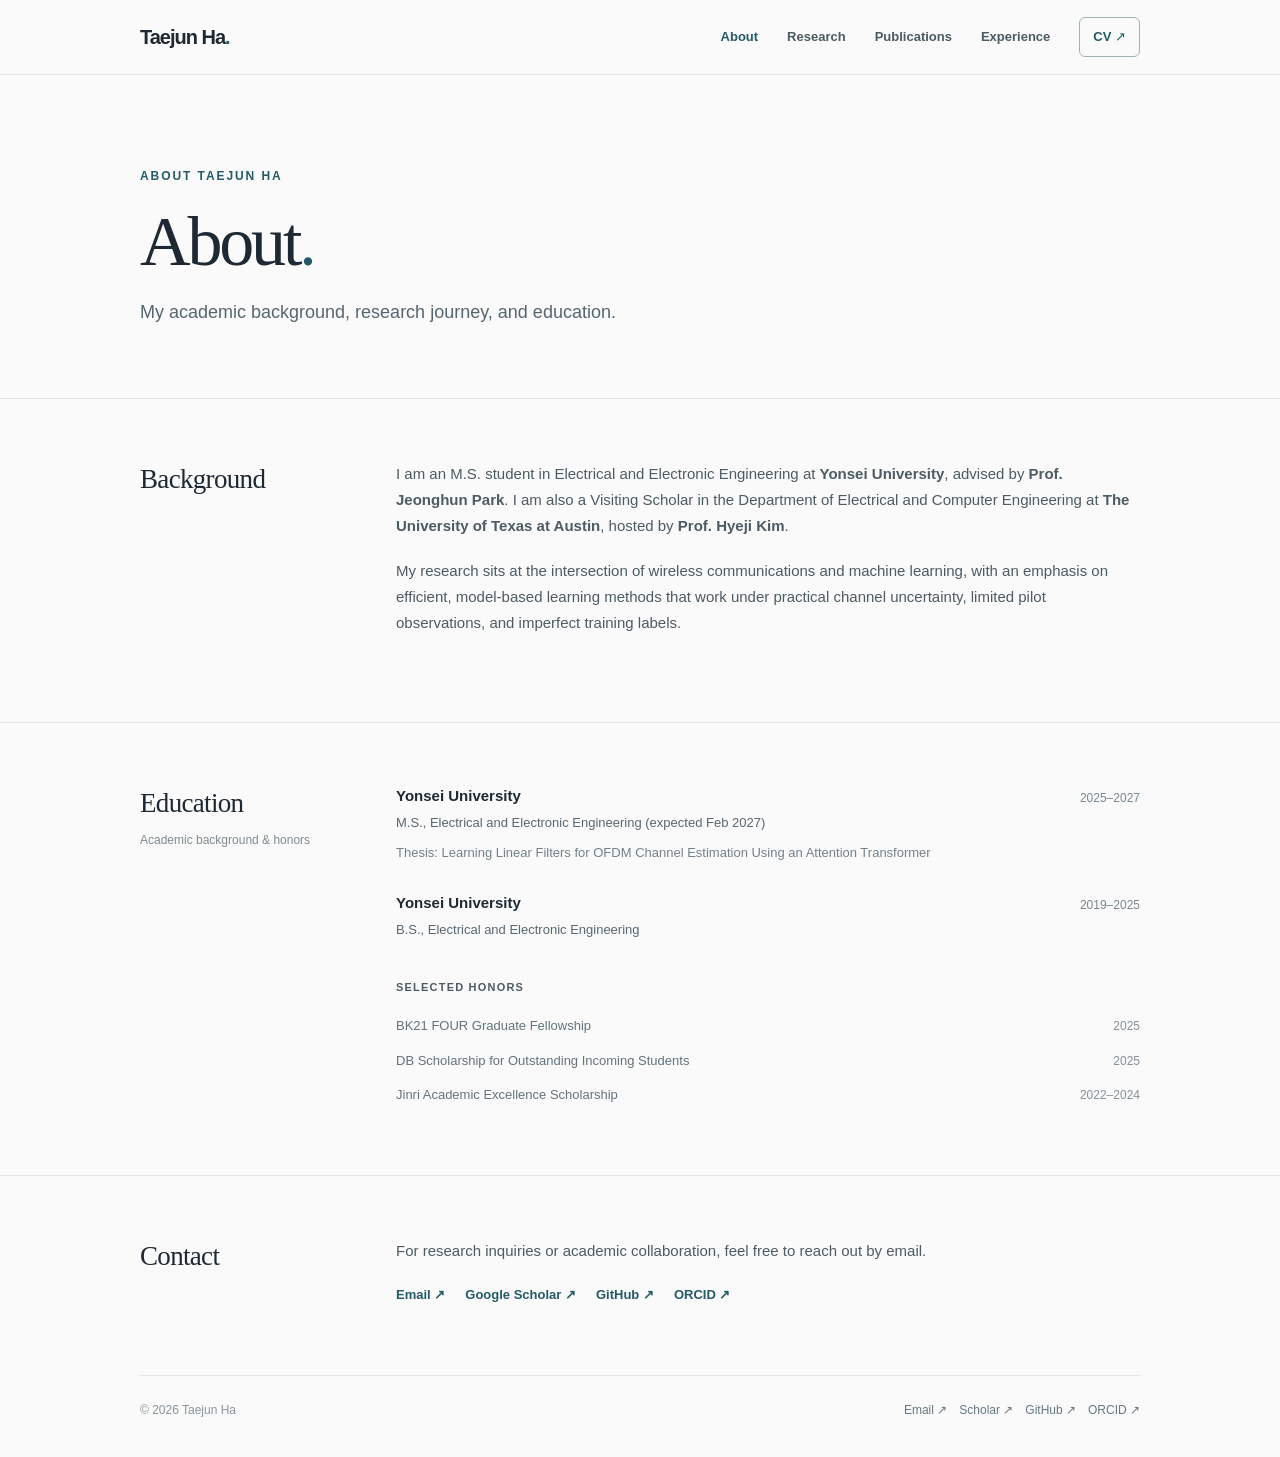
==== about.html @ 343d440b "Split academic website into dedicated pages and group journal vs conference papers" ====
<!doctype html>
<html lang="en">
<head>
  <meta charset="utf-8">
  <meta name="viewport" content="width=device-width, initial-scale=1">
  <meta name="description" content="Biography, academic background, education and contact details for Taejun Ha.">
  <meta name="theme-color" content="#f9faf9">
  <title>About | Taejun Ha</title>
  <link rel="canonical" href="https://tj-ha.github.io/about.html">
  <link rel="icon" type="image/svg+xml" href="favicon.svg">
  <link rel="stylesheet" href="style.css">
</head>
<body>
  <a class="skip-link" href="#main">Skip to content</a>
  <header class="site-header">
    <div class="container header-inner">
      <a class="brand" href="index.html" aria-label="Taejun Ha homepage">Taejun Ha<span>.</span></a>
      <nav class="nav-links" aria-label="Main navigation">
        <a href="about.html" aria-current="page">About</a>
        <a href="research.html">Research</a>
        <a href="publications.html">Publications</a>
        <a href="experience.html">Experience</a>
        <a class="header-cv" href="assets/Taejun_Ha_CV_public.pdf" target="_blank" rel="noopener noreferrer">CV ↗</a>
      </nav>
    </div>
  </header>
  <main id="main">
<section class="page-hero container" aria-labelledby="page-title">
    <p class="eyebrow">About Taejun Ha</p>
    <h1 id="page-title">About<span style="color:var(--accent)">.</span></h1>
    <p class="page-lead">My academic background, research journey, and education.</p>
    
  </section>
<section class="section" id="about" aria-labelledby="about-heading">
      <div class="container section-head">
        <div><h2 class="section-title" id="about-heading">Background</h2></div>
        <div class="section-body">
          <p>I am an M.S. student in Electrical and Electronic Engineering at <strong>Yonsei University</strong>, advised by <strong>Prof. Jeonghun Park</strong>. I am also a Visiting Scholar in the Department of Electrical and Computer Engineering at <strong>The University of Texas at Austin</strong>, hosted by <strong>Prof. Hyeji Kim</strong>.</p>
          <p>My research sits at the intersection of wireless communications and machine learning, with an emphasis on efficient, model-based learning methods that work under practical channel uncertainty, limited pilot observations, and imperfect training labels.</p>
        </div>
      </div>
    </section>
<section class="section" id="education" aria-labelledby="education-heading">
      <div class="container section-head">
        <div><h2 class="section-title" id="education-heading">Education</h2><p class="section-sub">Academic background &amp; honors</p></div>
        <div class="section-body">
          <div class="timeline">
            <div class="timeline-item">
              <div>
                <h3>Yonsei University</h3>
                <p class="role">M.S., Electrical and Electronic Engineering (expected Feb 2027)</p>
                <p class="detail">Thesis: Learning Linear Filters for OFDM Channel Estimation Using an Attention Transformer</p>
              </div>
              <time>2025–2027</time>
            </div>
            <div class="timeline-item">
              <div>
                <h3>Yonsei University</h3>
                <p class="role">B.S., Electrical and Electronic Engineering</p>
              </div>
              <time>2019–2025</time>
            </div>
          </div>
          <p class="inner-heading">Selected Honors</p>
          <div class="mini-list">
            <div class="mini-list-item"><span>BK21 FOUR Graduate Fellowship</span><time>2025</time></div>
            <div class="mini-list-item"><span>DB Scholarship for Outstanding Incoming Students</span><time>2025</time></div>
            <div class="mini-list-item"><span>Jinri Academic Excellence Scholarship</span><time>2022–2024</time></div>
          </div>
        </div>
      </div>
    </section>
<section class="section" id="contact" aria-labelledby="contact-heading">
      <div class="container section-head">
        <div><h2 class="section-title" id="contact-heading">Contact</h2></div>
        <div class="section-body">
          <p>For research inquiries or academic collaboration, feel free to reach out by email.</p>
          <div class="contact-line">
            <a href="mailto:tjha@yonsei.ac.kr">Email ↗</a>
            <a href="https://scholar.google.com/citations?user=SCbCRH0AAAAJ" target="_blank" rel="noopener noreferrer">Google Scholar ↗</a>
            <a href="https://github.com/TaeJun1999" target="_blank" rel="noopener noreferrer">GitHub ↗</a>
            <a href="https://orcid.org/0009-0004-8856-996X" target="_blank" rel="noopener noreferrer">ORCID ↗</a>
          </div>
        </div>
      </div>
    </section>
  </main>
  <footer class="container footer">
    <span>© 2026 Taejun Ha</span>
    <span><a href="mailto:tjha@yonsei.ac.kr">Email ↗</a><a href="https://scholar.google.com/citations?user=SCbCRH0AAAAJ" target="_blank" rel="noopener noreferrer">Scholar ↗</a><a href="https://github.com/TaeJun1999" target="_blank" rel="noopener noreferrer">GitHub ↗</a><a href="https://orcid.org/0009-0004-8856-996X" target="_blank" rel="noopener noreferrer">ORCID ↗</a></span>
  </footer>
</body>
</html>
---- style.css ----
:root {
      --bg: #f9faf9;
      --white: #ffffff;
      --ink: #1e2934;
      --muted: #62717b;
      --soft: #7f8b92;
      --accent: #255b67;
      --accent-dark: #18434c;
      --line: #e2e7e5;
      --tag: #edf3f2;
      --max: 1000px;
    }
    *, *::before, *::after { box-sizing: border-box; }
    html { scroll-behavior: smooth; scroll-padding-top: 105px; }
    body { margin: 0; background: var(--bg); color: var(--ink); font-family: -apple-system, BlinkMacSystemFont, "Segoe UI", Arial, sans-serif; font-size: 15px; line-height: 1.75; -webkit-font-smoothing: antialiased; }
    a { color: var(--accent); text-decoration: none; }
    a:hover { color: var(--accent-dark); text-decoration: underline; text-underline-offset: 3px; }
    a:focus-visible, summary:focus-visible { outline: 3px solid #76adb4; outline-offset: 4px; border-radius: 3px; }
    ::selection { color: var(--ink); background: #c8e2e0; }
    .skip-link { position: absolute; left: 12px; top: -80px; background: white; padding: 8px 12px; z-index: 11; }
    .skip-link:focus { top: 9px; }
    .container { width: min(calc(100% - 64px), var(--max)); margin: 0 auto; }
    .site-header { background: rgba(249, 250, 249, .95); border-bottom: 1px solid var(--line); position: sticky; top: 0; z-index: 10; backdrop-filter: blur(12px); }
    .header-inner { display: flex; justify-content: space-between; align-items: center; gap: 20px; min-height: 74px; }
    .brand { font-weight: 740; letter-spacing: -.05em; color: var(--ink); font-size: 20px; white-space: nowrap; }
    .brand span { color: var(--accent); }
    .brand:hover { color: var(--ink); text-decoration: none; }
    .nav-links { display: flex; align-items: center; gap: 29px; white-space: nowrap; }
    .nav-links a { color: #4c5b62; font-size: 13px; font-weight: 570; }
    .nav-links a:hover { color: var(--accent); }
    .header-cv { border: 1px solid #9bb5b6; border-radius: 6px; padding: 8px 13px; color: var(--accent) !important; }
    .hero { display: grid; grid-template-columns: minmax(0, 1.35fr) minmax(275px, .65fr); gap: 70px; padding-top: 110px; padding-bottom: 89px; }
    .eyebrow { color: var(--accent); font-size: 12px; text-transform: uppercase; letter-spacing: .16em; font-weight: 760; margin: 0 0 22px; }
    h1, h2, h3, p { margin-top: 0; }
    h1 { font-family: Georgia, "Times New Roman", serif; font-size: clamp(48px, 6vw, 70px); font-weight: 500; line-height: 1.1; letter-spacing: -.045em; margin-bottom: 21px; }
    .lead { color: #41515b; font-size: 19px; line-height: 1.62; font-weight: 390; max-width: 575px; margin-bottom: 20px; }
    .hero-desc { color: var(--muted); max-width: 570px; font-size: 15px; margin-bottom: 28px; }
    .actions { display: flex; gap: 13px; flex-wrap: wrap; align-items: center; }
    .btn { display: inline-flex; justify-content: center; align-items: center; gap: 8px; padding: 12px 18px; border: 1px solid var(--accent); border-radius: 6px; font-size: 13px; line-height: 1.2; font-weight: 700; transition: background .15s, color .15s, transform .15s; }
    .btn:hover { text-decoration: none; transform: translateY(-1px); }
    .btn-main { background: var(--accent); color: white; }
    .btn-main:hover { background: var(--accent-dark); color: white; }
    .btn-light { color: var(--accent); background: transparent; }
    .btn-light:hover { background: #eaf1f0; }
    .hero-aside { align-self: center; border-left: 2px solid #c8dcd9; padding: 18px 0 18px 28px; }
    .aside-label { font-size: 11px; font-weight: 740; text-transform: uppercase; color: var(--soft); letter-spacing: .11em; margin-bottom: 8px; }
    .aside-value { font-weight: 650; line-height: 1.5; margin: 0 0 25px; font-size: 14px; }
    .aside-value:last-child { margin-bottom: 0; }
    .aside-sub { display: block; color: var(--muted); font-size: 12px; font-weight: 400; margin-top: 4px; }
    .section { border-top: 1px solid var(--line); padding: 62px 0 68px; }
    .section-head { display: grid; grid-template-columns: 220px 1fr; gap: 36px; }
    .section-title { margin: 0; font-family: Georgia, "Times New Roman", serif; font-size: 27px; font-weight: 500; letter-spacing: -.025em; line-height: 1.35; }
    .section-sub { font-size: 12px; color: var(--soft); line-height: 1.6; margin-top: 9px; }
    .section-body { min-width: 0; }
    .section-body > p { max-width: 735px; color: #4d5b64; margin-bottom: 18px; }
    .tags { display: flex; flex-wrap: wrap; gap: 9px; margin-top: 25px; }
    .tag { background: var(--tag); color: #3b6671; font-size: 12px; border: 1px solid #dbeae7; border-radius: 50px; line-height: 1.2; padding: 9px 12px; }
    .section-note { color: var(--muted); font-size: 13px; margin-bottom: 25px; }
    .pub-list { list-style: none; padding: 0; margin: 0; }
    .pub { display: grid; grid-template-columns: 44px minmax(0, 1fr); gap: 14px; padding: 0 0 26px; margin-bottom: 25px; border-bottom: 1px solid var(--line); }
    .pub:last-child { margin-bottom: 0; padding-bottom: 0; border-bottom: 0; }
    .pub-num { font-size: 12px; font-weight: 720; color: #7c999d; padding-top: 4px; }
    .pub-title { font-weight: 740; font-size: 15px; line-height: 1.5; margin: 0 0 7px; letter-spacing: -.008em; }
    .pub-authors { color: #54626b; font-size: 13px; margin: 0 0 4px; }
    .pub-authors strong { color: #293d48; }
    .pub-meta { color: #77858e; font-size: 12.5px; margin: 0; }
    .pub-meta em { font-style: italic; }
    .pub-links { margin-top: 9px; display: flex; gap: 16px; flex-wrap: wrap; }
    .pub-links a { font-size: 12px; font-weight: 730; }
    .pill { color: #4f7075; background: #eaf1f0; border-radius: 3px; padding: 2px 6px; font-size: 11px; display: inline-block; margin-left: 6px; vertical-align: 1px; font-weight: 650; white-space: nowrap; }
    details.patents { margin-top: 34px; padding-top: 23px; border-top: 1px solid var(--line); }
    details.patents summary { cursor: pointer; font-size: 13px; font-weight: 720; color: var(--accent); list-style-position: outside; }
    .patent-list { padding: 16px 0 0 18px; color: #51606a; margin: 0; font-size: 13px; }
    .patent-list li { margin-bottom: 14px; padding-left: 3px; }
    .timeline { display: grid; gap: 28px; }
    .timeline-item { display: grid; grid-template-columns: minmax(0, 1fr) 125px; gap: 16px; }
    .timeline-item h3 { font-size: 15px; line-height: 1.5; margin: 0 0 4px; }
    .timeline-item .role { font-size: 13px; color: #586772; margin-bottom: 7px; }
    .timeline-item .detail { margin: 0; color: #73818b; font-size: 13px; }
    .timeline-item time { font-size: 12px; color: #788790; justify-self: end; padding-top: 3px; text-align: right; }
    .inner-heading { color: #5e717b; font-size: 11px; font-weight: 760; letter-spacing: .11em; text-transform: uppercase; margin: 29px 0 16px; }
    .mini-list { display: grid; gap: 12px; }
    .mini-list-item { display: flex; gap: 15px; justify-content: space-between; align-items: baseline; font-size: 13px; }
    .mini-list-item span { color: #64737d; }
    .mini-list-item time { color: #85919a; font-size: 12px; flex-shrink: 0; }
    .contact-line { display: flex; flex-wrap: wrap; gap: 11px 20px; margin-top: 20px; }
    .contact-line a { font-size: 13px; font-weight: 670; }
    .footer { border-top: 1px solid var(--line); padding: 24px 0 36px; display: flex; justify-content: space-between; gap: 20px; flex-wrap: wrap; color: #88959b; font-size: 12px; }
    @media (max-width: 860px) {
      .nav-links { gap: 15px; }
      .nav-links a { font-size: 12px; }
      .hero { gap: 37px; grid-template-columns: minmax(0, 1.3fr) minmax(240px, .7fr); }
      .section-head { grid-template-columns: 175px minmax(0, 1fr); gap: 28px; }
    }
    @media (max-width: 700px) {
      .container { width: min(calc(100% - 40px), var(--max)); }
      .header-inner { flex-wrap: wrap; gap: 4px; padding: 15px 0 12px; }
      .nav-links { width: 100%; justify-content: space-between; gap: 10px; overflow-x: auto; padding: 7px 0 0; }
      .nav-links a { font-size: 11.5px; }
      .header-cv { padding: 5px 8px; }
      .hero { display: block; padding-top: 66px; padding-bottom: 57px; }
      .hero-aside { margin-top: 44px; border-left-width: 2px; display: grid; grid-template-columns: 1fr 1fr; gap: 12px; }
      .aside-value { margin-bottom: 13px; }
      .hero-desc { font-size: 14px; }
      .section { padding: 43px 0 48px; }
      .section-head { display: block; }
      .section-title { margin-bottom: 9px; }
      .section-sub { margin: 0 0 24px; }
      .pub { grid-template-columns: 35px 1fr; gap: 7px; }
      .timeline-item { grid-template-columns: minmax(0,1fr); gap: 3px; }
      .timeline-item time { justify-self: start; order: -1; margin-bottom: 2px; }
    }
    @media (max-width: 360px) {
      .hero-aside { grid-template-columns: 1fr; }
      .nav-links { gap: 14px; justify-content: flex-start; }
    }
    @media (prefers-reduced-motion: reduce) { html { scroll-behavior: auto; } .btn { transition: none; } }
    @media print {
      .site-header, .actions, .footer, .skip-link { display: none; }
      html { scroll-padding-top: 0; }
      body { background: white; font-size: 11pt; }
      .container { width: 100%; }
      .hero { padding: 15pt 0 20pt; }
      .section { padding: 18pt 0; }
      .pub, .timeline-item { break-inside: avoid; }
    }
    /* Shared multi-page layout */
    .nav-links a[aria-current="page"] { color: var(--accent); font-weight: 760; }
    .page-hero { padding: 91px 0 70px; }
    .page-hero .eyebrow { margin-bottom: 16px; }
    .page-hero h1 { margin-bottom: 17px; }
    .page-lead { max-width: 710px; color: #566670; font-size: 18px; line-height: 1.72; margin: 0; }
    .page-actions { display: flex; flex-wrap: wrap; gap: 12px; margin-top: 25px; }
    .page-actions a { display: inline-flex; align-items: center; color: var(--accent); font-size: 13px; font-weight: 700; padding: 8px 13px; border: 1px solid #c9dcda; border-radius: 6px; }
    .page-actions a:hover { background: #edf3f2; text-decoration: none; }
    .explore-grid { display: grid; grid-template-columns: repeat(2, minmax(0, 1fr)); gap: 17px; }
    .feature-card { background: rgba(255,255,255,.65); border: 1px solid var(--line); border-radius: 8px; transition: border-color .2s, transform .2s; }
    .feature-card:hover { border-color: #93b7b4; transform: translateY(-2px); }
    .feature-card a { display: block; padding: 22px 23px; color: inherit; text-decoration: none; }
    .feature-card h3 { font-size: 18px; font-family: Georgia,"Times New Roman",serif; font-weight: 500; margin: 3px 0 9px; }
    .feature-card p { color: var(--muted); font-size: 13px; line-height: 1.7; margin-bottom: 14px; }
    .feature-index { font-size: 11px; color: var(--accent); font-weight: 750; letter-spacing: .1em; }
    .feature-action { color: var(--accent); font-size: 12px; font-weight: 750; }
    .research-focus-list { display: grid; gap: 24px; }
    .research-focus-list article { border-left: 2px solid #c8dcd9; padding-left: 20px; }
    .research-focus-list h3 { font-size: 15px; line-height: 1.5; margin-bottom: 5px; }
    .research-focus-list p { font-size: 13px; line-height: 1.8; color: var(--muted); margin: 0; }
    .pub-category-note { margin: 0 0 24px; color: var(--muted); font-size: 13px; }
    .pub-jump { display: flex; flex-wrap: wrap; gap: 12px; margin-top: 27px; }
    .pub-jump a { border: 1px solid #d5e4e0; border-radius: 50px; padding: 8px 13px; color: var(--accent); font-size: 13px; font-weight: 700; }
    .pub-jump a:hover { background: #e9f1ee; text-decoration: none; }
    .patent-panel details.patents { margin-top: 0; padding-top: 0; border-top: 0; }
    .footer a { color: #657983; font-size: 12px; margin-left: 12px; }
    @media (max-width: 700px) {
      .page-hero { padding: 61px 0 44px; }
      .page-lead { font-size: 16px; }
      .explore-grid { grid-template-columns: 1fr; }
      .feature-card a { padding: 20px; }
      .footer a { margin: 0 11px 0 0; }
    }
    @media print { .page-hero { padding: 20pt 0; } .feature-card { break-inside: avoid; } }
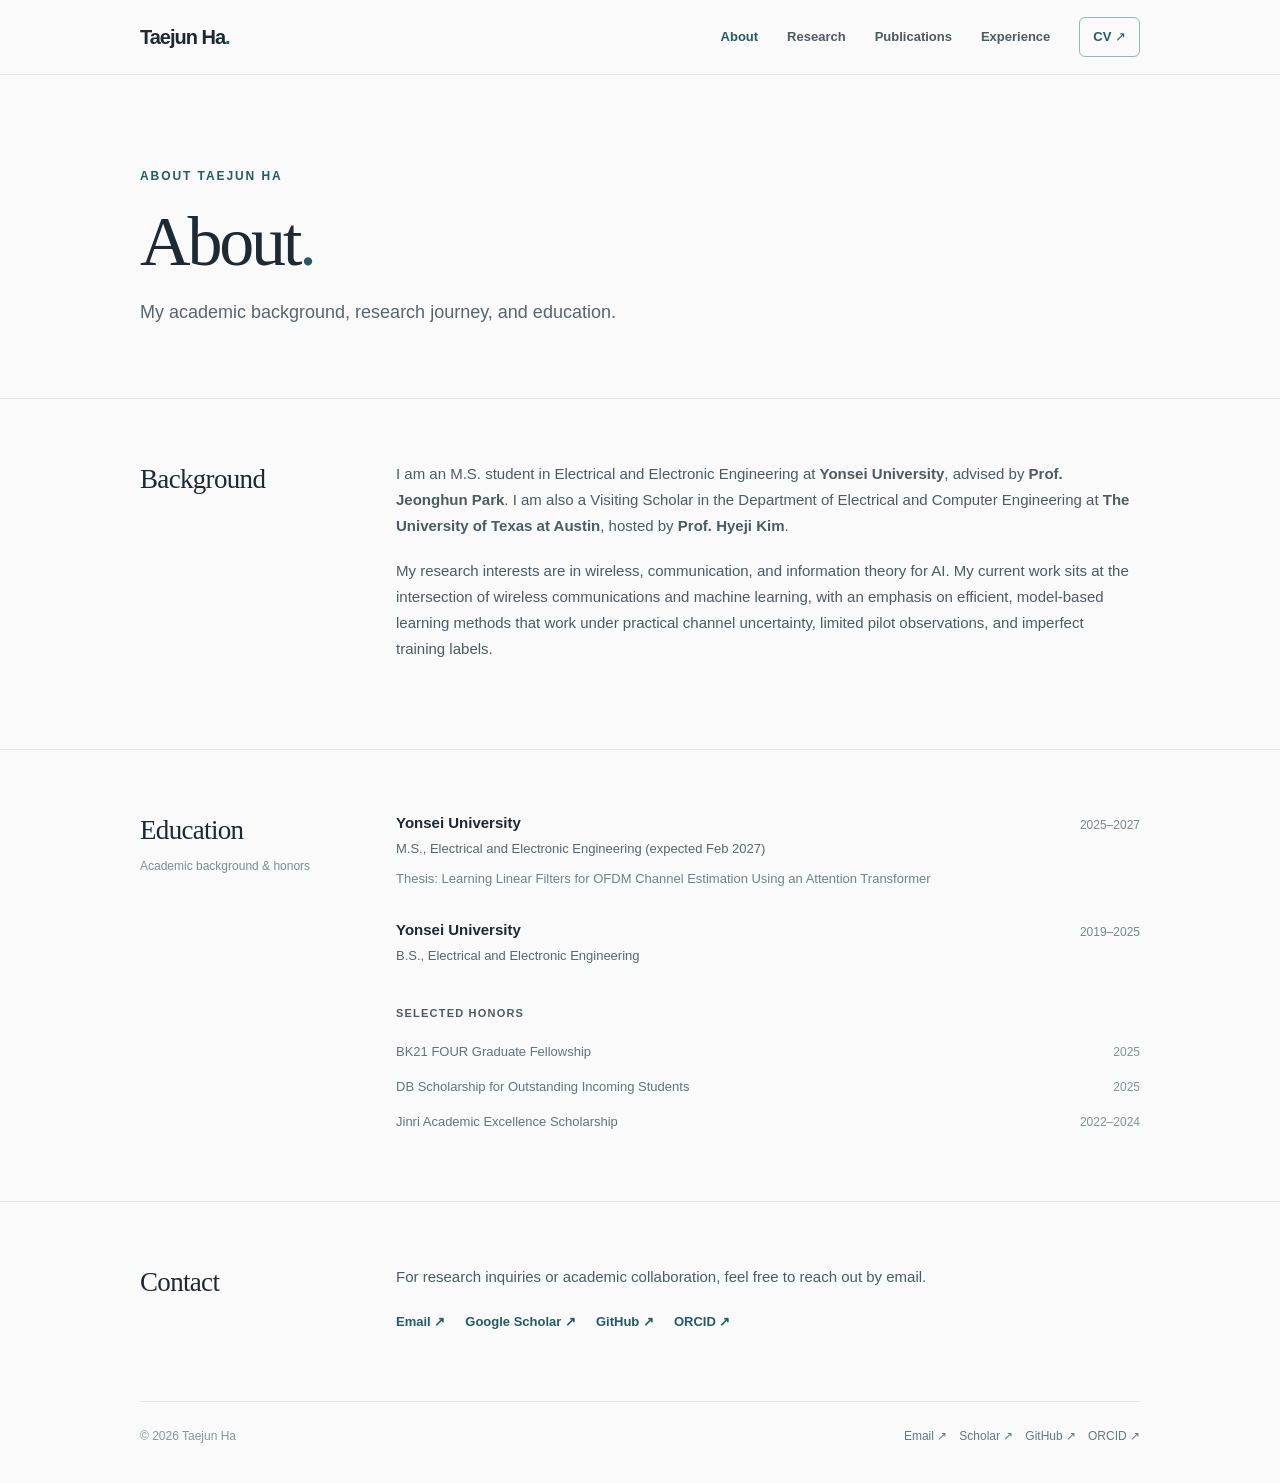
==== commit c03c8b22: "List all publications and reframe research interests Publications - publications.html now lists ever" ====
--- a/about.html
+++ b/about.html
@@ -36,7 +36,7 @@
         <div><h2 class="section-title" id="about-heading">Background</h2></div>
         <div class="section-body">
           <p>I am an M.S. student in Electrical and Electronic Engineering at <strong>Yonsei University</strong>, advised by <strong>Prof. Jeonghun Park</strong>. I am also a Visiting Scholar in the Department of Electrical and Computer Engineering at <strong>The University of Texas at Austin</strong>, hosted by <strong>Prof. Hyeji Kim</strong>.</p>
-          <p>My research sits at the intersection of wireless communications and machine learning, with an emphasis on efficient, model-based learning methods that work under practical channel uncertainty, limited pilot observations, and imperfect training labels.</p>
+          <p>My research interests are in wireless, communication, and information theory for AI. My current work sits at the intersection of wireless communications and machine learning, with an emphasis on efficient, model-based learning methods that work under practical channel uncertainty, limited pilot observations, and imperfect training labels.</p>
         </div>
       </div>
     </section>
